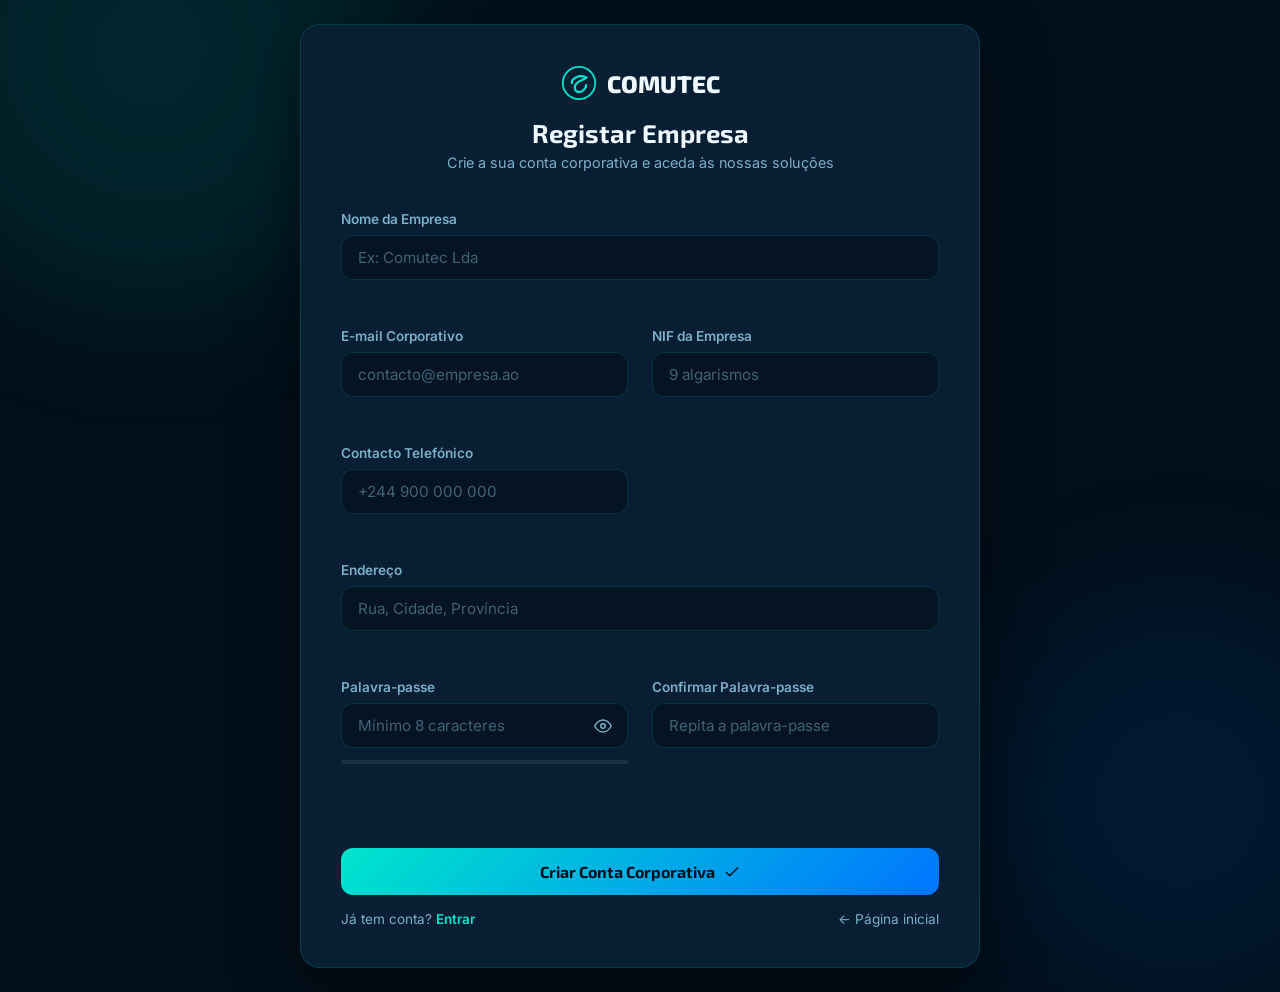
==== html/cadastro.html @ 14ae36c0 "versão1" ====
<!DOCTYPE html>
<html lang="pt-pt">
<head>
    <meta charset="UTF-8">
    <meta name="viewport" content="width=device-width, initial-scale=1.0">
    <title>Comutec | Registar Empresa</title>

    <link rel="preconnect" href="https://fonts.googleapis.com">
    <link rel="preconnect" href="https://fonts.gstatic.com" crossorigin>
    <link href="https://fonts.googleapis.com/css2?family=Exo+2:wght@300;400;600;700;800&family=Inter:wght@400;500&display=swap" rel="stylesheet">

    <link rel="stylesheet" href="../css/cadastro.css">
</head>
<body>

    <!-- Fundo decorativo -->
    <div class="fundo-decorativo">
        <div class="circulo circulo--1"></div>
        <div class="circulo circulo--2"></div>
    </div>

    <!-- Contentor principal -->
    <div class="caixa-registo">

        <!-- Cabeçalho do formulário -->
        <div class="cabecalho-registo">
            <a href="../index.html" class="logotipo">
                <svg class="logotipo__icone" viewBox="0 0 40 40" fill="none">
                    <circle cx="20" cy="20" r="18" stroke="url(#gc)" stroke-width="2"/>
                    <path d="M12 20 C12 15, 20 10, 28 14 C24 18, 20 16, 16 22 C14 26, 16 30, 20 30 C24 30, 28 26, 28 22" stroke="url(#gc)" stroke-width="2.5" stroke-linecap="round" fill="none"/>
                    <defs>
                        <linearGradient id="gc" x1="0" y1="0" x2="40" y2="40">
                            <stop offset="0%" stop-color="#00e5cc"/>
                            <stop offset="100%" stop-color="#0075ff"/>
                        </linearGradient>
                    </defs>
                </svg>
                <span>COMUTEC</span>
            </a>
            <h1>Registar Empresa</h1>
            <p>Crie a sua conta corporativa e aceda às nossas soluções</p>
        </div>

        <!-- Formulário de cadastro -->
        <form id="formulario-registo" novalidate>

            <!-- Nome da empresa — ocupa toda a largura -->
            <div class="grupo-campo largura-total">
                <label for="nome-empresa">Nome da Empresa</label>
                <input
                    type="text"
                    id="nome-empresa"
                    name="nome_empresa"
                    placeholder="Ex: Comutec Lda"
                    required
                >
                <span class="mensagem-erro" id="erro-nome"></span>
            </div>

            <!-- E-mail corporativo -->
            <div class="grupo-campo">
                <label for="email">E-mail Corporativo</label>
                <input
                    type="email"
                    id="email"
                    name="email"
                    placeholder="contacto@empresa.ao"
                    required
                >
                <span class="mensagem-erro" id="erro-email"></span>
            </div>

            <!-- NIF -->
            <div class="grupo-campo">
                <label for="nif">NIF da Empresa</label>
                <input
                    type="text"
                    id="nif"
                    name="nif"
                    placeholder="9 algarismos"
                    maxlength="9"
                    required
                >
                <span class="mensagem-erro" id="erro-nif"></span>
            </div>

            <!-- Contacto telefónico -->
            <div class="grupo-campo">
                <label for="contacto">Contacto Telefónico</label>
                <input
                    type="tel"
                    id="contacto"
                    name="contacto"
                    placeholder="+244 900 000 000"
                    required
                >
                <span class="mensagem-erro" id="erro-contacto"></span>
            </div>

            <!-- Endereço — ocupa toda a largura -->
            <div class="grupo-campo largura-total">
                <label for="endereco">Endereço</label>
                <input
                    type="text"
                    id="endereco"
                    name="endereco"
                    placeholder="Rua, Cidade, Província"
                    required
                >
                <span class="mensagem-erro" id="erro-endereco"></span>
            </div>

            <!-- Palavra-passe -->
            <div class="grupo-campo">
                <label for="senha">Palavra-passe</label>
                <div class="campo-com-icone">
                    <input
                        type="password"
                        id="senha"
                        name="senha"
                        placeholder="Mínimo 8 caracteres"
                        required
                    >
                    <button type="button" class="btn-ver-senha" id="btn-ver-senha" aria-label="Mostrar palavra-passe">
                        <svg viewBox="0 0 24 24" fill="none" stroke="currentColor" stroke-width="2">
                            <path d="M1 12s4-8 11-8 11 8 11 8-4 8-11 8-11-8-11-8z"/>
                            <circle cx="12" cy="12" r="3"/>
                        </svg>
                    </button>
                </div>
                <!-- Indicador de força da senha -->
                <div class="forcometro" id="forcometro">
                    <div class="forcometro__barra" id="barra-forca"></div>
                </div>
                <span class="forcometro__texto" id="texto-forca"></span>
                <span class="mensagem-erro" id="erro-senha"></span>
            </div>

            <!-- Confirmar palavra-passe -->
            <div class="grupo-campo">
                <label for="confirmar-senha">Confirmar Palavra-passe</label>
                <input
                    type="password"
                    id="confirmar-senha"
                    name="confirmar_senha"
                    placeholder="Repita a palavra-passe"
                    required
                >
                <span class="mensagem-erro" id="erro-confirmar"></span>
            </div>

            <!-- Botões de acção — ocupam toda a largura -->
            <div class="acoes-formulario">
                <button type="submit" class="botao-submeter" id="btn-submeter">
                    <span>Criar Conta Corporativa</span>
                    <svg viewBox="0 0 24 24" fill="none" stroke="currentColor" stroke-width="2">
                        <polyline points="20 6 9 17 4 12"/>
                    </svg>
                </button>

                <div class="links-rodape">
                    <span>Já tem conta? <a href="login.html">Entrar</a></span>
                    <a href="../index.html" class="link-voltar">← Página inicial</a>
                </div>
            </div>

        </form>
    </div>

    <script src="../js/cadastro.js"></script>
</body>
</html>
---- css/cadastro.css ----
/* =====================================================
   COMUTEC — Estilos da Página de Cadastro/Registo
   Ficheiro: cadastro.css
===================================================== */

:root {
    /* --- CORES PRINCIPAIS --- */
    --cor-fundo:           #020f1a;
    --cor-fundo-cartao:    #071e33;
    --cor-primaria:        #00e5cc;
    --cor-secundaria:      #0075ff;

    /* --- GRADIENTES --- */
    --gradiente-principal: linear-gradient(135deg, var(--cor-primaria), var(--cor-secundaria));

    /* --- TEXTO --- */
    --cor-texto:           #f0f9ff;
    --cor-texto-suave:     #7bafc8;
    --cor-texto-escuro:    #020f1a;

    /* --- BORDAS & FEEDBACK --- */
    --cor-borda:           rgba(0, 229, 204, 0.15);
    --cor-borda-hover:     rgba(0, 229, 204, 0.5);
    --cor-erro:            #f87171;
    --cor-sucesso:         #34d399;
    --cor-aviso:           #fbbf24;

    /* --- TIPOGRAFIA --- */
    --fonte-titulo:        'Exo 2', sans-serif;
    --fonte-corpo:         'Inter', sans-serif;

    /* --- ESPAÇAMENTOS --- */
    --espacamento-sm:      8px;
    --espacamento-md:      16px;
    --espacamento-lg:      24px;
    --espacamento-xl:      40px;

    /* --- RAIOS --- */
    --raio-sm:             6px;
    --raio-md:             12px;
    --raio-lg:             20px;

    /* --- TRANSIÇÕES --- */
    --transicao-rapida:    0.2s ease;
    --transicao-normal:    0.35s ease;
}


/* =====================================================
   RESET & BASE
===================================================== */
*, *::before, *::after {
    margin: 0;
    padding: 0;
    box-sizing: border-box;
}

body {
    background-color: var(--cor-fundo);
    color: var(--cor-texto);
    font-family: var(--fonte-corpo);
    min-height: 100vh;
    display: flex;
    align-items: center;
    justify-content: center;
    padding: var(--espacamento-lg);
    position: relative;
}


/* =====================================================
   FUNDO DECORATIVO
===================================================== */
.fundo-decorativo {
    position: fixed;
    inset: 0;
    pointer-events: none;
    z-index: 0;
}

.circulo {
    position: absolute;
    border-radius: 50%;
    filter: blur(80px);
    opacity: 0.1;
}

.circulo--1 {
    width: 500px;
    height: 500px;
    background: var(--cor-primaria);
    top: -200px;
    left: -100px;
}

.circulo--2 {
    width: 400px;
    height: 400px;
    background: var(--cor-secundaria);
    bottom: -100px;
    right: -100px;
}


/* =====================================================
   CAIXA DE REGISTO
===================================================== */
.caixa-registo {
    position: relative;
    z-index: 1;
    background: var(--cor-fundo-cartao);
    border: 1px solid var(--cor-borda);
    border-radius: var(--raio-lg);
    padding: var(--espacamento-xl);
    width: 100%;
    max-width: 680px;
    box-shadow: 0 20px 60px rgba(0, 0, 0, 0.5);
    animation: aparecer 0.6s ease both;
}


/* =====================================================
   CABEÇALHO
===================================================== */
.cabecalho-registo {
    text-align: center;
    margin-bottom: var(--espacamento-xl);
}

.logotipo {
    display: inline-flex;
    align-items: center;
    gap: 10px;
    font-family: var(--fonte-titulo);
    font-size: 1.5rem;
    font-weight: 800;
    color: var(--cor-texto);
    text-decoration: none;
    margin-bottom: var(--espacamento-md);
}

.logotipo__icone {
    width: 36px;
    height: 36px;
}

.cabecalho-registo h1 {
    font-family: var(--fonte-titulo);
    font-size: 1.6rem;
    margin-bottom: 6px;
}

.cabecalho-registo p {
    color: var(--cor-texto-suave);
    font-size: 0.9rem;
}


/* =====================================================
   FORMULÁRIO EM GRELHA DE 2 COLUNAS
===================================================== */
form {
    display: grid;
    grid-template-columns: 1fr 1fr;  /* 2 colunas iguais */
    gap: var(--espacamento-lg);
}

/* Classe para ocupar as 2 colunas */
.largura-total {
    grid-column: span 2;
}


/* =====================================================
   GRUPOS DE CAMPO
===================================================== */
.grupo-campo {
    display: flex;
    flex-direction: column;
    gap: var(--espacamento-sm);
}

label {
    font-size: 0.85rem;
    font-weight: 600;
    color: var(--cor-texto-suave);
}

/* Campo de texto */
input {
    width: 100%;
    background: rgba(0, 0, 0, 0.3);
    border: 1px solid var(--cor-borda);
    padding: 12px 16px;
    border-radius: var(--raio-md);
    color: var(--cor-texto);
    font-size: 0.95rem;
    font-family: var(--fonte-corpo);
    transition: border-color var(--transicao-rapida),
                box-shadow var(--transicao-rapida);
}

input:focus {
    outline: none;
    border-color: var(--cor-primaria);
    box-shadow: 0 0 0 3px rgba(0, 229, 204, 0.15);
}

input::placeholder {
    color: rgba(123, 175, 200, 0.5);
}

input.com-erro {
    border-color: var(--cor-erro);
    box-shadow: 0 0 0 3px rgba(248, 113, 113, 0.15);
}

/* Mensagem de erro */
.mensagem-erro {
    font-size: 0.8rem;
    color: var(--cor-erro);
    min-height: 16px;
}

/* Contentor input + botão de ver senha */
.campo-com-icone {
    position: relative;
}

.btn-ver-senha {
    position: absolute;
    right: 12px;
    top: 50%;
    transform: translateY(-50%);
    background: none;
    border: none;
    color: var(--cor-texto-suave);
    cursor: pointer;
    padding: 4px;
    display: flex;
    align-items: center;
    transition: color var(--transicao-rapida);
}

.btn-ver-senha:hover {
    color: var(--cor-primaria);
}

.btn-ver-senha svg {
    width: 18px;
    height: 18px;
}


/* =====================================================
   INDICADOR DE FORÇA DA PALAVRA-PASSE
===================================================== */
.forcometro {
    height: 4px;
    background: rgba(255, 255, 255, 0.08);
    border-radius: var(--raio-sm);
    overflow: hidden;
    margin-top: 4px;
}

.forcometro__barra {
    height: 100%;
    width: 0%;                        /* Começa sem largura */
    border-radius: var(--raio-sm);
    transition: width 0.4s ease, background-color 0.4s ease;
}

/* Cores por nível de força */
.forcometro__barra.fraca    { width: 33%; background: var(--cor-erro); }
.forcometro__barra.media    { width: 66%; background: var(--cor-aviso); }
.forcometro__barra.forte    { width: 100%; background: var(--cor-sucesso); }

.forcometro__texto {
    font-size: 0.75rem;
    margin-top: 4px;
    min-height: 16px;
    font-weight: 600;
}

.forcometro__texto.fraca  { color: var(--cor-erro); }
.forcometro__texto.media  { color: var(--cor-aviso); }
.forcometro__texto.forte  { color: var(--cor-sucesso); }


/* =====================================================
   ACÇÕES DO FORMULÁRIO (BOTÕES)
===================================================== */
.acoes-formulario {
    grid-column: span 2;     /* Ocupa toda a largura */
    display: flex;
    flex-direction: column;
    gap: var(--espacamento-md);
    margin-top: var(--espacamento-sm);
}

/* Botão de submissão */
.botao-submeter {
    display: flex;
    align-items: center;
    justify-content: center;
    gap: 8px;
    width: 100%;
    padding: 14px;
    background: var(--gradiente-principal);
    color: var(--cor-texto-escuro);
    border: none;
    border-radius: var(--raio-md);
    font-size: 1rem;
    font-weight: 700;
    font-family: var(--fonte-titulo);
    cursor: pointer;
    transition: all var(--transicao-normal);
}

.botao-submeter:hover {
    transform: translateY(-2px);
    box-shadow: 0 8px 25px rgba(0, 229, 204, 0.35);
    filter: brightness(1.1);
}

.botao-submeter:active {
    transform: translateY(0);
}

.botao-submeter.carregando {
    opacity: 0.8;
    pointer-events: none;
}

.botao-submeter svg {
    width: 18px;
    height: 18px;
}

/* Links do rodapé do formulário */
.links-rodape {
    display: flex;
    justify-content: space-between;
    align-items: center;
    font-size: 0.85rem;
    color: var(--cor-texto-suave);
    flex-wrap: wrap;
    gap: var(--espacamento-sm);
}

.links-rodape a {
    color: var(--cor-primaria);
    font-weight: 600;
    text-decoration: none;
    transition: opacity var(--transicao-rapida);
}

.links-rodape a:hover {
    opacity: 0.8;
    text-decoration: underline;
}

.link-voltar {
    color: var(--cor-texto-suave) !important;
    font-weight: 400 !important;
}

.link-voltar:hover {
    color: var(--cor-primaria) !important;
}


/* =====================================================
   ANIMAÇÃO
===================================================== */
@keyframes aparecer {
    from {
        opacity: 0;
        transform: translateY(20px);
    }
    to {
        opacity: 1;
        transform: translateY(0);
    }
}


/* =====================================================
   RESPONSIVIDADE MOBILE
===================================================== */
@media (max-width: 600px) {
    body {
        padding: var(--espacamento-md);
        align-items: flex-start;
        padding-top: var(--espacamento-xl);
    }

    .caixa-registo {
        padding: var(--espacamento-lg);
    }

    /* No mobile, tudo fica em 1 coluna */
    form {
        grid-template-columns: 1fr;
    }

    .largura-total,
    .acoes-formulario {
        grid-column: span 1;
    }

    .links-rodape {
        flex-direction: column;
        text-align: center;
    }
}
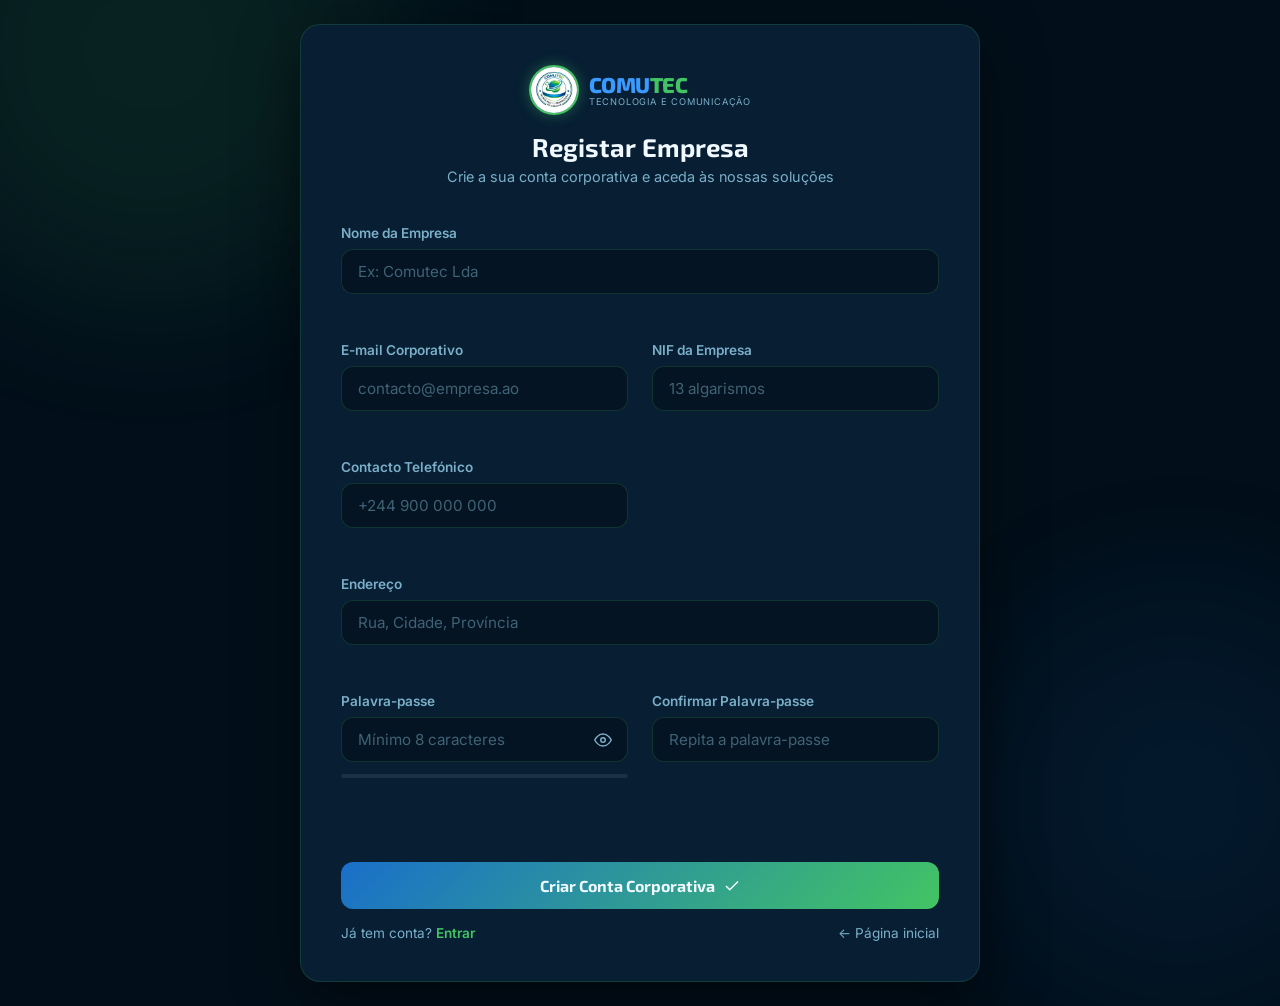
==== commit 51ff28e8: "versão2(fix de pag.de recuperação de senha a ser feito))" ====
--- a/html/cadastro.html
+++ b/html/cadastro.html
@@ -4,123 +4,71 @@
     <meta charset="UTF-8">
     <meta name="viewport" content="width=device-width, initial-scale=1.0">
     <title>Comutec | Registar Empresa</title>
-
     <link rel="preconnect" href="https://fonts.googleapis.com">
     <link rel="preconnect" href="https://fonts.gstatic.com" crossorigin>
     <link href="https://fonts.googleapis.com/css2?family=Exo+2:wght@300;400;600;700;800&family=Inter:wght@400;500&display=swap" rel="stylesheet">
-
     <link rel="stylesheet" href="../css/cadastro.css">
 </head>
 <body>
 
-    <!-- Fundo decorativo -->
     <div class="fundo-decorativo">
         <div class="circulo circulo--1"></div>
         <div class="circulo circulo--2"></div>
     </div>
 
-    <!-- Contentor principal -->
     <div class="caixa-registo">
 
-        <!-- Cabeçalho do formulário -->
+        <!-- Cabeçalho com logótipo real -->
         <div class="cabecalho-registo">
             <a href="../index.html" class="logotipo">
-                <svg class="logotipo__icone" viewBox="0 0 40 40" fill="none">
-                    <circle cx="20" cy="20" r="18" stroke="url(#gc)" stroke-width="2"/>
-                    <path d="M12 20 C12 15, 20 10, 28 14 C24 18, 20 16, 16 22 C14 26, 16 30, 20 30 C24 30, 28 26, 28 22" stroke="url(#gc)" stroke-width="2.5" stroke-linecap="round" fill="none"/>
-                    <defs>
-                        <linearGradient id="gc" x1="0" y1="0" x2="40" y2="40">
-                            <stop offset="0%" stop-color="#00e5cc"/>
-                            <stop offset="100%" stop-color="#0075ff"/>
-                        </linearGradient>
-                    </defs>
-                </svg>
-                <span>COMUTEC</span>
+                <img src="../assets/logoComutecR.jpg" alt="Comutec" class="logotipo__img-redondo">
+                <div class="logotipo__texto">
+                    <span class="logotipo__nome">
+                        <span class="nome-comu">COMU</span><span class="nome-tec">TEC</span>
+                    </span>
+                    <span class="logotipo__slogan">Tecnologia e Comunicação</span>
+                </div>
             </a>
             <h1>Registar Empresa</h1>
             <p>Crie a sua conta corporativa e aceda às nossas soluções</p>
         </div>
 
-        <!-- Formulário de cadastro -->
         <form id="formulario-registo" novalidate>
 
-            <!-- Nome da empresa — ocupa toda a largura -->
             <div class="grupo-campo largura-total">
                 <label for="nome-empresa">Nome da Empresa</label>
-                <input
-                    type="text"
-                    id="nome-empresa"
-                    name="nome_empresa"
-                    placeholder="Ex: Comutec Lda"
-                    required
-                >
+                <input type="text" id="nome-empresa" name="nome_empresa" placeholder="Ex: Comutec Lda" required>
                 <span class="mensagem-erro" id="erro-nome"></span>
             </div>
 
-            <!-- E-mail corporativo -->
             <div class="grupo-campo">
                 <label for="email">E-mail Corporativo</label>
-                <input
-                    type="email"
-                    id="email"
-                    name="email"
-                    placeholder="contacto@empresa.ao"
-                    required
-                >
+                <input type="email" id="email" name="email" placeholder="contacto@empresa.ao" required>
                 <span class="mensagem-erro" id="erro-email"></span>
             </div>
 
-            <!-- NIF -->
             <div class="grupo-campo">
                 <label for="nif">NIF da Empresa</label>
-                <input
-                    type="text"
-                    id="nif"
-                    name="nif"
-                    placeholder="9 algarismos"
-                    maxlength="9"
-                    required
-                >
+                <input type="text" id="nif" name="nif" placeholder="13 algarismos" minlength="13" maxlength="13" required>
                 <span class="mensagem-erro" id="erro-nif"></span>
             </div>
 
-            <!-- Contacto telefónico -->
             <div class="grupo-campo">
                 <label for="contacto">Contacto Telefónico</label>
-                <input
-                    type="tel"
-                    id="contacto"
-                    name="contacto"
-                    placeholder="+244 900 000 000"
-                    required
-                >
+                <input type="tel" id="contacto" name="contacto" placeholder="+244 900 000 000" required>
                 <span class="mensagem-erro" id="erro-contacto"></span>
             </div>
 
-            <!-- Endereço — ocupa toda a largura -->
             <div class="grupo-campo largura-total">
                 <label for="endereco">Endereço</label>
-                <input
-                    type="text"
-                    id="endereco"
-                    name="endereco"
-                    placeholder="Rua, Cidade, Província"
-                    required
-                >
+                <input type="text" id="endereco" name="endereco" placeholder="Rua, Cidade, Província" required>
                 <span class="mensagem-erro" id="erro-endereco"></span>
             </div>
 
-            <!-- Palavra-passe -->
             <div class="grupo-campo">
                 <label for="senha">Palavra-passe</label>
                 <div class="campo-com-icone">
-                    <input
-                        type="password"
-                        id="senha"
-                        name="senha"
-                        placeholder="Mínimo 8 caracteres"
-                        required
-                    >
+                    <input type="password" id="senha" name="senha" placeholder="Mínimo 8 caracteres" required>
                     <button type="button" class="btn-ver-senha" id="btn-ver-senha" aria-label="Mostrar palavra-passe">
                         <svg viewBox="0 0 24 24" fill="none" stroke="currentColor" stroke-width="2">
                             <path d="M1 12s4-8 11-8 11 8 11 8-4 8-11 8-11-8-11-8z"/>
@@ -128,7 +76,6 @@
                         </svg>
                     </button>
                 </div>
-                <!-- Indicador de força da senha -->
                 <div class="forcometro" id="forcometro">
                     <div class="forcometro__barra" id="barra-forca"></div>
                 </div>
@@ -136,20 +83,12 @@
                 <span class="mensagem-erro" id="erro-senha"></span>
             </div>
 
-            <!-- Confirmar palavra-passe -->
             <div class="grupo-campo">
                 <label for="confirmar-senha">Confirmar Palavra-passe</label>
-                <input
-                    type="password"
-                    id="confirmar-senha"
-                    name="confirmar_senha"
-                    placeholder="Repita a palavra-passe"
-                    required
-                >
+                <input type="password" id="confirmar-senha" name="confirmar_senha" placeholder="Repita a palavra-passe" required>
                 <span class="mensagem-erro" id="erro-confirmar"></span>
             </div>
 
-            <!-- Botões de acção — ocupam toda a largura -->
             <div class="acoes-formulario">
                 <button type="submit" class="botao-submeter" id="btn-submeter">
                     <span>Criar Conta Corporativa</span>
@@ -157,7 +96,6 @@
                         <polyline points="20 6 9 17 4 12"/>
                     </svg>
                 </button>
-
                 <div class="links-rodape">
                     <span>Já tem conta? <a href="login.html">Entrar</a></span>
                     <a href="../index.html" class="link-voltar">← Página inicial</a>
--- a/css/cadastro.css
+++ b/css/cadastro.css
@@ -1,59 +1,38 @@
 /* =====================================================
-   COMUTEC — Estilos da Página de Cadastro/Registo
-   Ficheiro: cadastro.css
+   COMUTEC — Estilos da Página de Cadastro
+   Ficheiro: css/cadastro.css
+   Versão: 3.0 — Identidade Visual Oficial
 ===================================================== */
 
 :root {
-    /* --- CORES PRINCIPAIS --- */
-    --cor-fundo:           #020f1a;
-    --cor-fundo-cartao:    #071e33;
-    --cor-primaria:        #00e5cc;
-    --cor-secundaria:      #0075ff;
-
-    /* --- GRADIENTES --- */
-    --gradiente-principal: linear-gradient(135deg, var(--cor-primaria), var(--cor-secundaria));
-
-    /* --- TEXTO --- */
-    --cor-texto:           #f0f9ff;
-    --cor-texto-suave:     #7bafc8;
-    --cor-texto-escuro:    #020f1a;
-
-    /* --- BORDAS & FEEDBACK --- */
-    --cor-borda:           rgba(0, 229, 204, 0.15);
-    --cor-borda-hover:     rgba(0, 229, 204, 0.5);
-    --cor-erro:            #f87171;
-    --cor-sucesso:         #34d399;
-    --cor-aviso:           #fbbf24;
-
-    /* --- TIPOGRAFIA --- */
-    --fonte-titulo:        'Exo 2', sans-serif;
-    --fonte-corpo:         'Inter', sans-serif;
-
-    /* --- ESPAÇAMENTOS --- */
-    --espacamento-sm:      8px;
-    --espacamento-md:      16px;
-    --espacamento-lg:      24px;
-    --espacamento-xl:      40px;
-
-    /* --- RAIOS --- */
-    --raio-sm:             6px;
-    --raio-md:             12px;
-    --raio-lg:             20px;
-
-    /* --- TRANSIÇÕES --- */
-    --transicao-rapida:    0.2s ease;
-    --transicao-normal:    0.35s ease;
-}
-
-
-/* =====================================================
-   RESET & BASE
-===================================================== */
-*, *::before, *::after {
-    margin: 0;
-    padding: 0;
-    box-sizing: border-box;
-}
+    --cor-fundo:            #020f1a;
+    --cor-fundo-cartao:     #071e33;
+    --cor-primaria:         #43c463;   /* Verde — TEC */
+    --cor-secundaria:       #1a6fca;   /* Azul — COMU */
+    --cor-secundaria-clara: #3a9aff;
+    --gradiente-principal:  linear-gradient(135deg, var(--cor-secundaria), var(--cor-primaria));
+    --cor-texto:            #f0f9ff;
+    --cor-texto-suave:      #7bafc8;
+    --cor-texto-escuro:     #020f1a;
+    --cor-borda:            rgba(67, 196, 99, 0.18);
+    --cor-borda-hover:      rgba(67, 196, 99, 0.55);
+    --cor-erro:             #f87171;
+    --cor-sucesso:          #34d399;
+    --cor-aviso:            #fbbf24;
+    --fonte-titulo:         'Exo 2', sans-serif;
+    --fonte-corpo:          'Inter', sans-serif;
+    --espacamento-sm:       8px;
+    --espacamento-md:       16px;
+    --espacamento-lg:       24px;
+    --espacamento-xl:       40px;
+    --raio-sm:              6px;
+    --raio-md:              12px;
+    --raio-lg:              20px;
+    --transicao-rapida:     0.2s ease;
+    --transicao-normal:     0.35s ease;
+}
+
+*, *::before, *::after { margin: 0; padding: 0; box-sizing: border-box; }
 
 body {
     background-color: var(--cor-fundo);
@@ -67,44 +46,11 @@
     position: relative;
 }
 
-
-/* =====================================================
-   FUNDO DECORATIVO
-===================================================== */
-.fundo-decorativo {
-    position: fixed;
-    inset: 0;
-    pointer-events: none;
-    z-index: 0;
-}
-
-.circulo {
-    position: absolute;
-    border-radius: 50%;
-    filter: blur(80px);
-    opacity: 0.1;
-}
-
-.circulo--1 {
-    width: 500px;
-    height: 500px;
-    background: var(--cor-primaria);
-    top: -200px;
-    left: -100px;
-}
-
-.circulo--2 {
-    width: 400px;
-    height: 400px;
-    background: var(--cor-secundaria);
-    bottom: -100px;
-    right: -100px;
-}
-
-
-/* =====================================================
-   CAIXA DE REGISTO
-===================================================== */
+.fundo-decorativo { position: fixed; inset: 0; pointer-events: none; z-index: 0; }
+.circulo { position: absolute; border-radius: 50%; filter: blur(80px); opacity: 0.1; }
+.circulo--1 { width: 500px; height: 500px; background: var(--cor-primaria); top: -200px; left: -100px; }
+.circulo--2 { width: 400px; height: 400px; background: var(--cor-secundaria); bottom: -100px; right: -100px; }
+
 .caixa-registo {
     position: relative;
     z-index: 1;
@@ -114,191 +60,132 @@
     padding: var(--espacamento-xl);
     width: 100%;
     max-width: 680px;
-    box-shadow: 0 20px 60px rgba(0, 0, 0, 0.5);
+    box-shadow: 0 20px 60px rgba(0,0,0,0.5);
     animation: aparecer 0.6s ease both;
 }
 
-
-/* =====================================================
-   CABEÇALHO
-===================================================== */
-.cabecalho-registo {
-    text-align: center;
-    margin-bottom: var(--espacamento-xl);
-}
+/* ── Cabeçalho com logótipo real ── */
+.cabecalho-registo { text-align: center; margin-bottom: var(--espacamento-xl); }
 
 .logotipo {
     display: inline-flex;
     align-items: center;
     gap: 10px;
+    text-decoration: none;
+    color: var(--cor-texto);
+    margin-bottom: var(--espacamento-md);
+}
+
+.logotipo__img-redondo {
+    width: 50px;
+    height: 50px;
+    border-radius: 50%;
+    object-fit: cover;
+    border: 2px solid var(--cor-primaria);
+    box-shadow: 0 0 14px rgba(67,196,99,0.4);
+    flex-shrink: 0;
+}
+
+.logotipo__texto { display: flex; flex-direction: column; line-height: 1.1; text-align: left; }
+
+.logotipo__nome {
     font-family: var(--fonte-titulo);
-    font-size: 1.5rem;
+    font-size: 1.35rem;
     font-weight: 800;
-    color: var(--cor-texto);
-    text-decoration: none;
-    margin-bottom: var(--espacamento-md);
-}
-
-.logotipo__icone {
-    width: 36px;
-    height: 36px;
-}
-
-.cabecalho-registo h1 {
-    font-family: var(--fonte-titulo);
-    font-size: 1.6rem;
-    margin-bottom: 6px;
-}
-
-.cabecalho-registo p {
+    letter-spacing: -0.5px;
+}
+.nome-comu { color: var(--cor-secundaria-clara); }
+.nome-tec  { color: var(--cor-primaria); }
+
+.logotipo__slogan {
+    font-size: 0.58rem;
     color: var(--cor-texto-suave);
-    font-size: 0.9rem;
-}
-
-
-/* =====================================================
-   FORMULÁRIO EM GRELHA DE 2 COLUNAS
-===================================================== */
+    letter-spacing: 0.8px;
+    text-transform: uppercase;
+}
+
+.cabecalho-registo h1 { font-family: var(--fonte-titulo); font-size: 1.6rem; margin-bottom: 6px; }
+.cabecalho-registo p  { color: var(--cor-texto-suave); font-size: 0.9rem; }
+
+/* Grelha 2 colunas */
 form {
     display: grid;
-    grid-template-columns: 1fr 1fr;  /* 2 colunas iguais */
+    grid-template-columns: 1fr 1fr;
     gap: var(--espacamento-lg);
 }
-
-/* Classe para ocupar as 2 colunas */
-.largura-total {
-    grid-column: span 2;
-}
-
-
-/* =====================================================
-   GRUPOS DE CAMPO
-===================================================== */
-.grupo-campo {
-    display: flex;
-    flex-direction: column;
-    gap: var(--espacamento-sm);
-}
-
-label {
-    font-size: 0.85rem;
-    font-weight: 600;
-    color: var(--cor-texto-suave);
-}
-
-/* Campo de texto */
+.largura-total { grid-column: span 2; }
+
+.grupo-campo { display: flex; flex-direction: column; gap: var(--espacamento-sm); }
+
+label { font-size: 0.85rem; font-weight: 600; color: var(--cor-texto-suave); }
+
 input {
     width: 100%;
-    background: rgba(0, 0, 0, 0.3);
+    background: rgba(0,0,0,0.3);
     border: 1px solid var(--cor-borda);
     padding: 12px 16px;
     border-radius: var(--raio-md);
     color: var(--cor-texto);
     font-size: 0.95rem;
     font-family: var(--fonte-corpo);
-    transition: border-color var(--transicao-rapida),
-                box-shadow var(--transicao-rapida);
-}
-
+    transition: border-color var(--transicao-rapida), box-shadow var(--transicao-rapida);
+}
 input:focus {
     outline: none;
     border-color: var(--cor-primaria);
-    box-shadow: 0 0 0 3px rgba(0, 229, 204, 0.15);
-}
-
-input::placeholder {
-    color: rgba(123, 175, 200, 0.5);
-}
-
-input.com-erro {
-    border-color: var(--cor-erro);
-    box-shadow: 0 0 0 3px rgba(248, 113, 113, 0.15);
-}
-
-/* Mensagem de erro */
-.mensagem-erro {
-    font-size: 0.8rem;
-    color: var(--cor-erro);
-    min-height: 16px;
-}
-
-/* Contentor input + botão de ver senha */
-.campo-com-icone {
-    position: relative;
-}
+    box-shadow: 0 0 0 3px rgba(67,196,99,0.15);
+}
+input::placeholder { color: rgba(123,175,200,0.5); }
+input.com-erro { border-color: var(--cor-erro); box-shadow: 0 0 0 3px rgba(248,113,113,0.15); }
+
+.mensagem-erro { font-size: 0.8rem; color: var(--cor-erro); min-height: 16px; }
+
+.campo-com-icone { position: relative; }
 
 .btn-ver-senha {
     position: absolute;
-    right: 12px;
-    top: 50%;
+    right: 12px; top: 50%;
     transform: translateY(-50%);
-    background: none;
-    border: none;
+    background: none; border: none;
     color: var(--cor-texto-suave);
-    cursor: pointer;
-    padding: 4px;
-    display: flex;
-    align-items: center;
+    cursor: pointer; padding: 4px;
+    display: flex; align-items: center;
     transition: color var(--transicao-rapida);
 }
-
-.btn-ver-senha:hover {
-    color: var(--cor-primaria);
-}
-
-.btn-ver-senha svg {
-    width: 18px;
-    height: 18px;
-}
-
-
-/* =====================================================
-   INDICADOR DE FORÇA DA PALAVRA-PASSE
-===================================================== */
+.btn-ver-senha:hover { color: var(--cor-primaria); }
+.btn-ver-senha svg  { width: 18px; height: 18px; }
+
+/* Forcômetro */
 .forcometro {
     height: 4px;
-    background: rgba(255, 255, 255, 0.08);
+    background: rgba(255,255,255,0.08);
     border-radius: var(--raio-sm);
     overflow: hidden;
     margin-top: 4px;
 }
-
 .forcometro__barra {
-    height: 100%;
-    width: 0%;                        /* Começa sem largura */
+    height: 100%; width: 0%;
     border-radius: var(--raio-sm);
     transition: width 0.4s ease, background-color 0.4s ease;
 }
-
-/* Cores por nível de força */
-.forcometro__barra.fraca    { width: 33%; background: var(--cor-erro); }
-.forcometro__barra.media    { width: 66%; background: var(--cor-aviso); }
-.forcometro__barra.forte    { width: 100%; background: var(--cor-sucesso); }
-
-.forcometro__texto {
-    font-size: 0.75rem;
-    margin-top: 4px;
-    min-height: 16px;
-    font-weight: 600;
-}
-
-.forcometro__texto.fraca  { color: var(--cor-erro); }
-.forcometro__texto.media  { color: var(--cor-aviso); }
-.forcometro__texto.forte  { color: var(--cor-sucesso); }
-
-
-/* =====================================================
-   ACÇÕES DO FORMULÁRIO (BOTÕES)
-===================================================== */
+.forcometro__barra.fraca { width: 33%; background: var(--cor-erro); }
+.forcometro__barra.media { width: 66%; background: var(--cor-aviso); }
+.forcometro__barra.forte { width: 100%; background: var(--cor-sucesso); }
+
+.forcometro__texto { font-size: 0.75rem; margin-top: 4px; min-height: 16px; font-weight: 600; }
+.forcometro__texto.fraca { color: var(--cor-erro); }
+.forcometro__texto.media { color: var(--cor-aviso); }
+.forcometro__texto.forte { color: var(--cor-sucesso); }
+
+/* Botões */
 .acoes-formulario {
-    grid-column: span 2;     /* Ocupa toda a largura */
+    grid-column: span 2;
     display: flex;
     flex-direction: column;
     gap: var(--espacamento-md);
     margin-top: var(--espacamento-sm);
 }
 
-/* Botão de submissão */
 .botao-submeter {
     display: flex;
     align-items: center;
@@ -307,7 +194,7 @@
     width: 100%;
     padding: 14px;
     background: var(--gradiente-principal);
-    color: var(--cor-texto-escuro);
+    color: var(--cor-texto);
     border: none;
     border-radius: var(--raio-md);
     font-size: 1rem;
@@ -316,28 +203,15 @@
     cursor: pointer;
     transition: all var(--transicao-normal);
 }
-
 .botao-submeter:hover {
     transform: translateY(-2px);
-    box-shadow: 0 8px 25px rgba(0, 229, 204, 0.35);
+    box-shadow: 0 8px 25px rgba(67,196,99,0.35);
     filter: brightness(1.1);
 }
-
-.botao-submeter:active {
-    transform: translateY(0);
-}
-
-.botao-submeter.carregando {
-    opacity: 0.8;
-    pointer-events: none;
-}
-
-.botao-submeter svg {
-    width: 18px;
-    height: 18px;
-}
-
-/* Links do rodapé do formulário */
+.botao-submeter:active { transform: translateY(0); }
+.botao-submeter.carregando { opacity: 0.8; pointer-events: none; }
+.botao-submeter svg { width: 18px; height: 18px; }
+
 .links-rodape {
     display: flex;
     justify-content: space-between;
@@ -347,70 +221,20 @@
     flex-wrap: wrap;
     gap: var(--espacamento-sm);
 }
-
-.links-rodape a {
-    color: var(--cor-primaria);
-    font-weight: 600;
-    text-decoration: none;
-    transition: opacity var(--transicao-rapida);
-}
-
-.links-rodape a:hover {
-    opacity: 0.8;
-    text-decoration: underline;
-}
-
-.link-voltar {
-    color: var(--cor-texto-suave) !important;
-    font-weight: 400 !important;
-}
-
-.link-voltar:hover {
-    color: var(--cor-primaria) !important;
-}
-
-
-/* =====================================================
-   ANIMAÇÃO
-===================================================== */
+.links-rodape a { color: var(--cor-primaria); font-weight: 600; text-decoration: none; transition: opacity var(--transicao-rapida); }
+.links-rodape a:hover { opacity: 0.8; text-decoration: underline; }
+.link-voltar { color: var(--cor-texto-suave) !important; font-weight: 400 !important; }
+.link-voltar:hover { color: var(--cor-primaria) !important; }
+
 @keyframes aparecer {
-    from {
-        opacity: 0;
-        transform: translateY(20px);
-    }
-    to {
-        opacity: 1;
-        transform: translateY(0);
-    }
-}
-
-
-/* =====================================================
-   RESPONSIVIDADE MOBILE
-===================================================== */
+    from { opacity: 0; transform: translateY(20px); }
+    to   { opacity: 1; transform: translateY(0); }
+}
+
 @media (max-width: 600px) {
-    body {
-        padding: var(--espacamento-md);
-        align-items: flex-start;
-        padding-top: var(--espacamento-xl);
-    }
-
-    .caixa-registo {
-        padding: var(--espacamento-lg);
-    }
-
-    /* No mobile, tudo fica em 1 coluna */
-    form {
-        grid-template-columns: 1fr;
-    }
-
-    .largura-total,
-    .acoes-formulario {
-        grid-column: span 1;
-    }
-
-    .links-rodape {
-        flex-direction: column;
-        text-align: center;
-    }
-}
+    body { padding: var(--espacamento-md); align-items: flex-start; padding-top: var(--espacamento-xl); }
+    .caixa-registo { padding: var(--espacamento-lg); }
+    form { grid-template-columns: 1fr; }
+    .largura-total, .acoes-formulario { grid-column: span 1; }
+    .links-rodape { flex-direction: column; text-align: center; }
+}
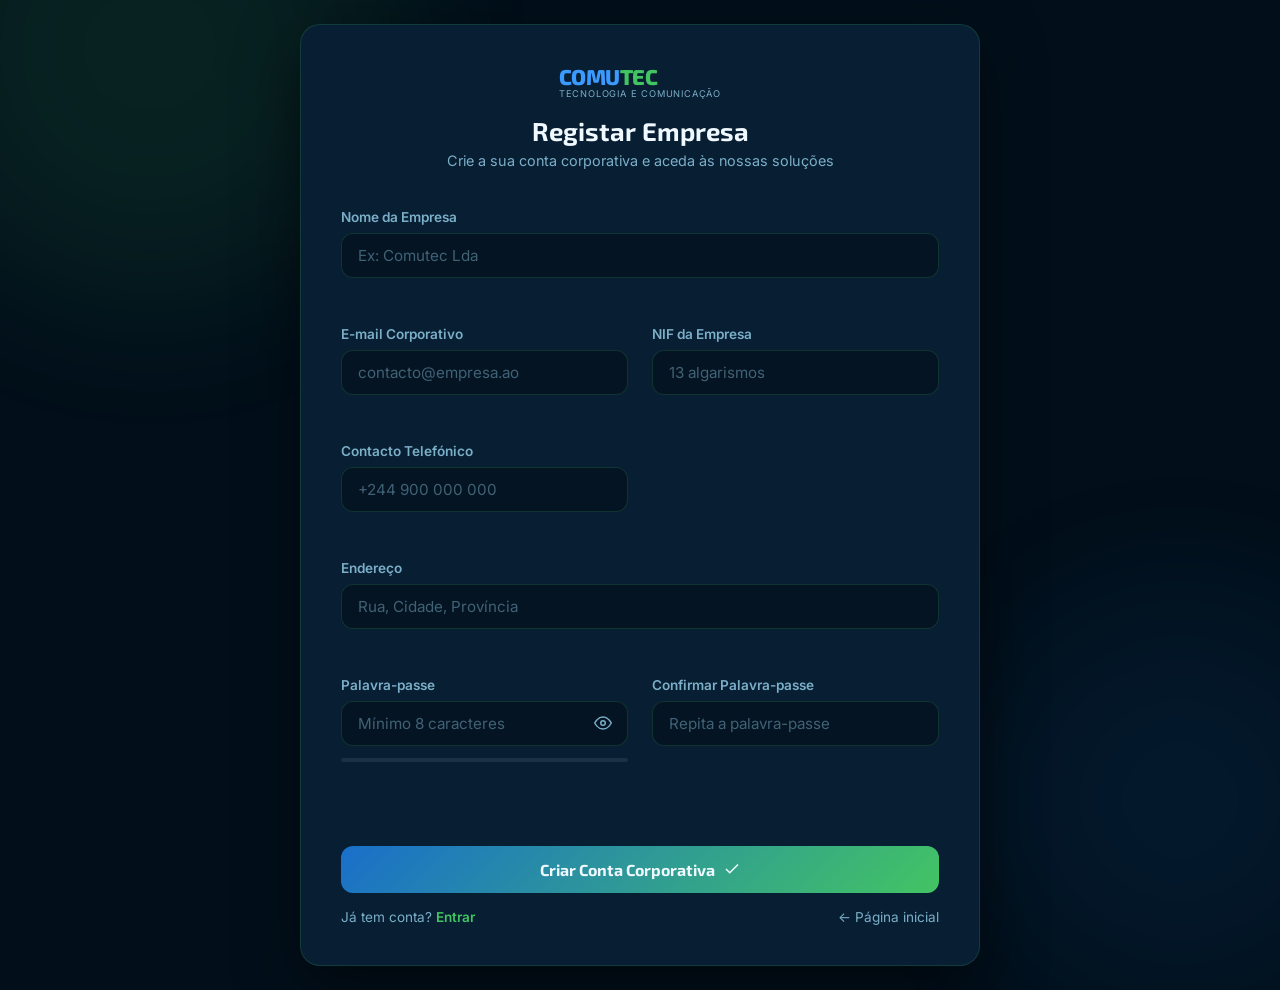
==== commit 9dc43f7b: "versão 3 (imgs)" ====
--- a/html/cadastro.html
+++ b/html/cadastro.html
@@ -21,7 +21,6 @@
         <!-- Cabeçalho com logótipo real -->
         <div class="cabecalho-registo">
             <a href="../index.html" class="logotipo">
-                <img src="../assets/logoComutecR.jpg" alt="Comutec" class="logotipo__img-redondo">
                 <div class="logotipo__texto">
                     <span class="logotipo__nome">
                         <span class="nome-comu">COMU</span><span class="nome-tec">TEC</span>
